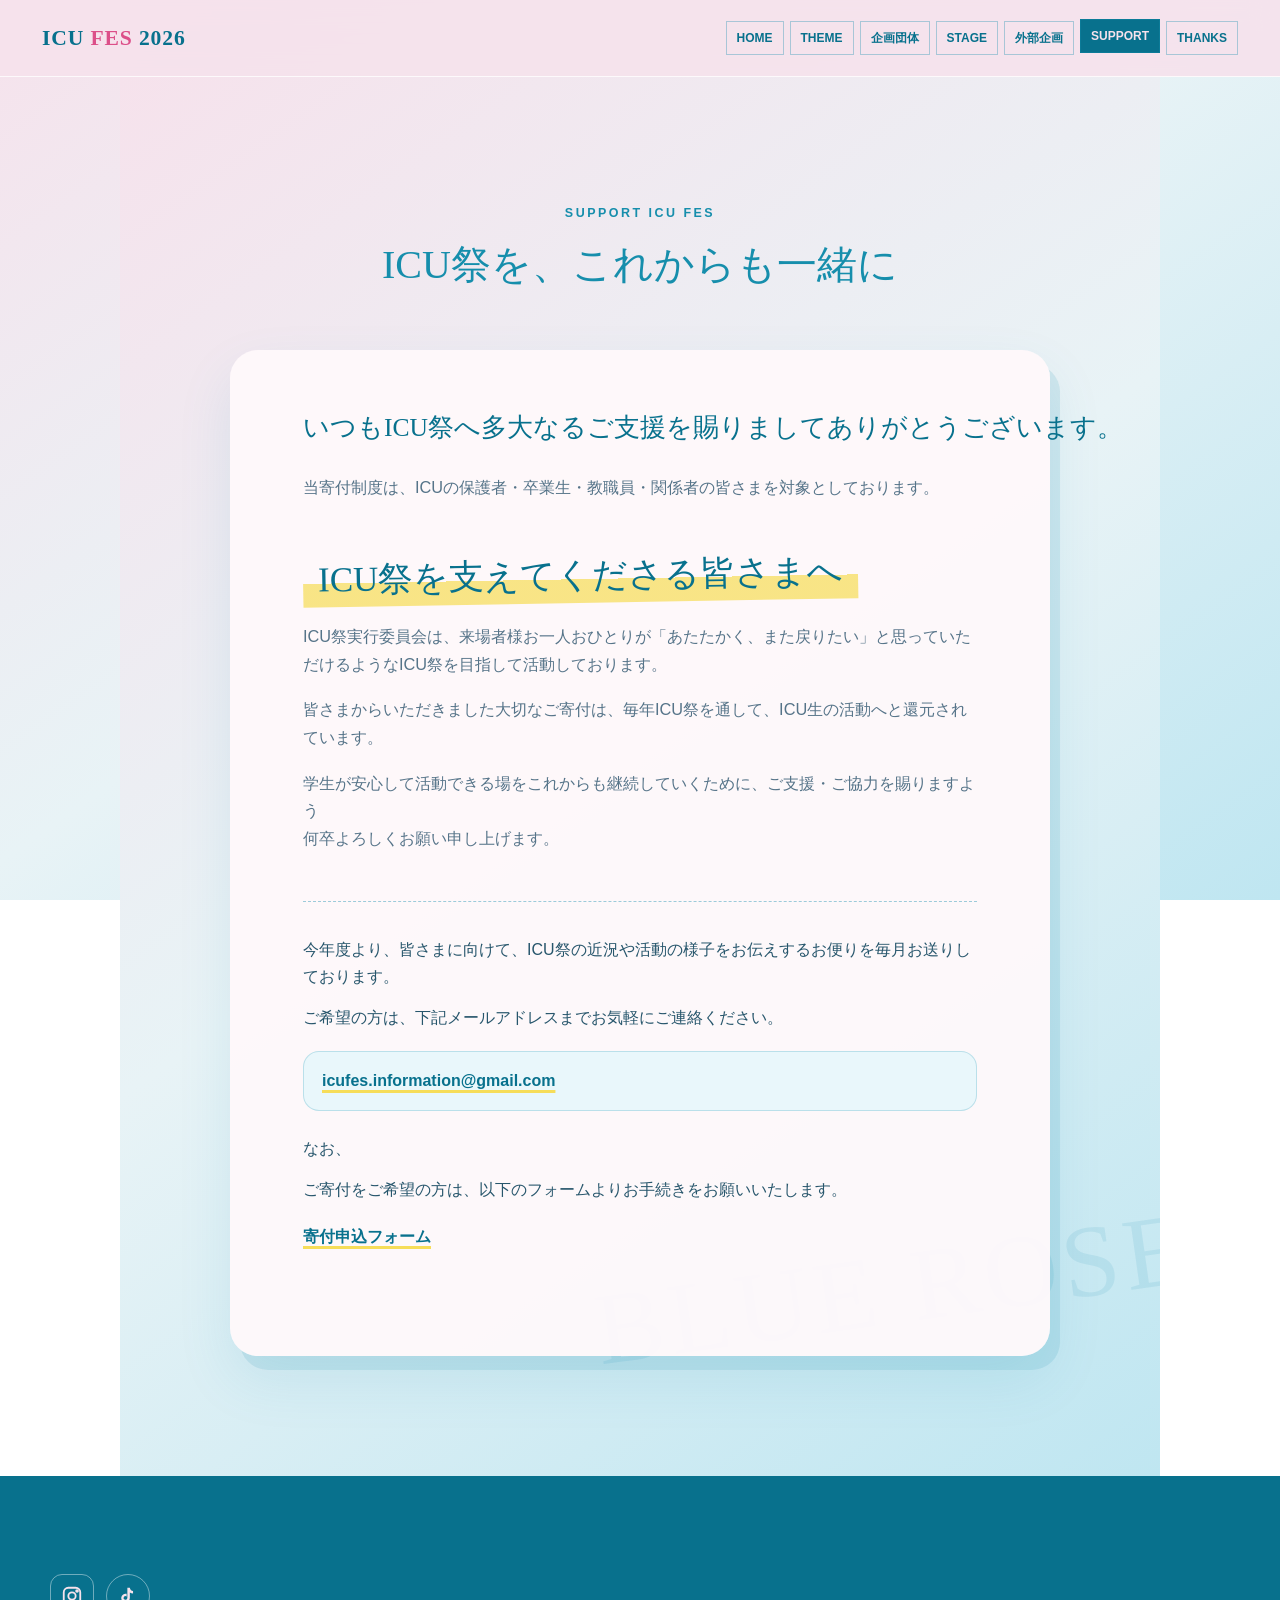
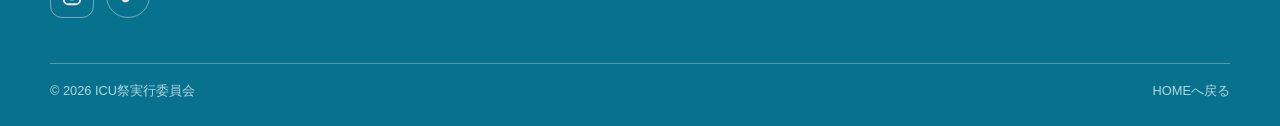
==== donation.html @ d813ca9c "first commit" ====
<!doctype html><html lang="ja"><head><meta charset="utf-8"><meta name="viewport" content="width=device-width,initial-scale=1"><title>ICU祭を、これからも一緒に | ICU FESTIVAL 2026</title><link rel="stylesheet" href="style.css"><link rel="stylesheet" href="donation.css"></head><body><header class="site-header"><div class="site-header__inner"><a class="site-logo" href="index.html">ICU <span>FES</span> 2026</a><nav class="site-nav"><a href="index.html">HOME</a><a href="theme.html">THEME</a><a href="groups.html">企画団体</a><a href="stage.html">STAGE</a><a href="external.html">外部企画</a><a href="donation.html" aria-current="page">支援</a><a href="thanks.html">THANKS</a></nav></div></header><main class="page-shell"><div class="section-heading"><div><p class="eyebrow">SUPPORT ICU FES</p><h1>ICU祭を、これからも一緒に</h1></div><p>ICU祭へのご支援について。</p></div><article class="card"><h2>いつもICU祭へ多大なるご支援を賜りましてありがとうございます。</h2><p>当寄付制度は、ICUの保護者・卒業生・教職員・関係者の皆さまを対象としております。</p><h2>ICU祭を支えてくださる皆さまへ</h2><p>ICU祭実行委員会は、来場者様お一人おひとりが「あたたかく、また戻りたい」と思っていただけるようなICU祭を目指して活動しております。</p><p>皆さまからいただきました大切なご寄付は、毎年ICU祭を通して、ICU生の活動へと還元されています。</p><p>学生が安心して活動できる場をこれからも継続していくために、ご支援・ご協力を賜りますよう<br>何卒よろしくお願い申し上げます。</p><section class="donation-letter"><h2>ICU祭を支えてくださる皆さまへ</h2><p>今年度より、皆さまに向けて、ICU祭の近況や活動の様子をお伝えするお便りを毎月お送りしております。</p><p>ご希望の方は、下記メールアドレスまでお気軽にご連絡ください。</p><p><a href="mailto:icufes.information@gmail.com">icufes.information@gmail.com</a></p><p>なお、</p><p>ご寄付をご希望の方は、以下のフォームよりお手続きをお願いいたします。</p><p><a href="https://docs.google.com/forms/d/e/1FAIpQLSfEdYpseYuuUCSPwvBVeRZj8alxif1YXGLli6E5Z9Wxjo-Kcw/viewform?usp=header" target="_blank" rel="noopener noreferrer">寄付申込フォーム</a></p></section><a class="button" href="mailto:icufes.information@gmail.com">お問い合わせ</a></article></main><footer class="site-footer"><div class="footer-bottom"><span>© 2026 ICU祭実行委員会</span><a href="index.html">HOMEへ戻る</a></div></footer><script src="social-links.js"></script></body></html>
---- style.css ----
@import url("global-layout.css");
:root{--paper:#f6e2ec;--paper-light:#fff9fb;--teal:#168eac;--teal-dark:#08718d;--yellow:#f6dd59;--rose:#dc4f89;--violet:#9a7ab4;--green:#98c97e;--ink:#27566c;--white:#fffdfb;--serif:Georgia,"Times New Roman",serif;--sans:"Avenir Next","Hiragino Kaku Gothic ProN","Yu Gothic",sans-serif}*{box-sizing:border-box}html{scroll-behavior:smooth}body{margin:0;color:var(--ink);background:var(--paper);font-family:var(--sans);line-height:1.7}a{color:inherit}.site-header{position:sticky;top:0;z-index:20;background:rgba(246,226,236,.92);border-bottom:1px solid rgba(255,255,255,.8);backdrop-filter:blur(14px)}.site-header__inner{display:flex;align-items:center;justify-content:space-between;gap:22px;max-width:1240px;min-height:76px;margin:0 auto;padding:12px 22px}.site-logo{color:var(--teal-dark);font-family:var(--serif);font-size:1.35rem;font-weight:700;letter-spacing:.04em;text-decoration:none;white-space:nowrap}.site-logo span{color:var(--rose)}.site-nav{display:flex;flex-wrap:wrap;justify-content:flex-end;gap:6px}.site-nav a{padding:6px 10px;border:1px solid rgba(22,142,172,.34);color:var(--teal-dark);font-size:.75rem;font-weight:700;text-decoration:none;transition:.2s ease}.site-nav a:hover,.site-nav a[aria-current="page"]{color:var(--paper);background:var(--teal-dark);transform:translateY(-2px)}.hero{position:relative;display:grid;min-height:calc(100vh - 76px);place-items:center;overflow:hidden;padding:80px 22px;background:var(--paper)}.hero::before{content:"ICU";position:absolute;top:8%;left:-5vw;color:var(--white);font-family:var(--serif);font-size:clamp(13rem,33vw,35rem);font-weight:700;line-height:.7;opacity:.95;transform:rotate(-9deg)}.hero::after{content:"FESTIVAL";position:absolute;right:-6vw;bottom:11%;color:var(--white);font-family:var(--serif);font-size:clamp(5rem,18vw,16rem);font-weight:700;line-height:.8;opacity:.9;transform:rotate(5deg)}.hero__content{position:relative;z-index:2;width:min(100%,1100px)}.hero__kicker{margin:0 0 13px;color:var(--teal);font-size:clamp(1rem,2vw,1.4rem);letter-spacing:.18em}.hero h1{margin:0;color:var(--teal);font-family:var(--serif);font-size:clamp(4rem,12vw,10.5rem);font-weight:400;line-height:.83;letter-spacing:.01em}.hero h1 em{color:var(--yellow);font-style:normal}.hero__copy{max-width:530px;margin:30px 0 0;color:var(--teal-dark)}.hero__dates{display:flex;align-items:end;gap:18px;margin-top:34px;color:var(--teal);font-family:var(--serif);font-size:clamp(2rem,5vw,4.5rem);font-style:italic;line-height:.8}.hero__dates small{font-family:var(--sans);font-size:.7rem;font-style:normal;letter-spacing:.15em}.hero__rose{position:absolute;z-index:1;right:12%;bottom:15%;width:min(33vw,360px);aspect-ratio:1;border-radius:50%;background:radial-gradient(ellipse at 50% 48%,#168eac 0 7%,transparent 8%),radial-gradient(ellipse at 35% 30%,#f7f1f3 0 17%,transparent 18%),radial-gradient(ellipse at 67% 29%,#7fcbd9 0 19%,transparent 20%),radial-gradient(ellipse at 29% 59%,#24a9bd 0 21%,transparent 22%),radial-gradient(ellipse at 72% 59%,#9ec5e0 0 22%,transparent 23%),radial-gradient(ellipse at 50% 78%,#1685a7 0 22%,transparent 23%),radial-gradient(ellipse at 50% 50%,#6bb8d1 0 39%,#efd8e7 40% 58%,transparent 59%);opacity:.9;transform:rotate(-18deg)}.line{position:absolute;width:130%;height:2px;background:var(--teal);opacity:.8}.line--one{top:18%;right:-30%;transform:rotate(17deg)}.line--two{bottom:18%;left:-20%;background:#ed3c82;transform:rotate(-12deg)}.line--three{top:40%;right:-22%;background:var(--violet);transform:rotate(-46deg)}.speckles{position:absolute;inset:0;pointer-events:none;background-image:radial-gradient(circle,var(--rose) 0 3px,transparent 4px),radial-gradient(circle,var(--green) 0 3px,transparent 4px),radial-gradient(circle,var(--yellow) 0 4px,transparent 5px);background-position:7% 28%,79% 24%,68% 68%;background-size:240px 210px,290px 260px,330px 300px;opacity:.75}.section{padding:82px 22px;background:var(--white)}.section--paper{background:var(--paper)}.content-width{max-width:1180px;margin:0 auto}.section-heading{display:flex;align-items:end;justify-content:space-between;gap:24px;margin-bottom:28px}.eyebrow{margin:0 0 8px;color:var(--teal);font-size:.78rem;font-weight:800;letter-spacing:.2em}h1,h2,h3{color:var(--teal-dark)}h1{margin:0;font-family:var(--serif);font-size:clamp(3rem,8vw,7rem);font-weight:400;line-height:.9}h2{margin:0 0 14px;font-family:var(--serif);font-size:clamp(1.9rem,3vw,3rem);font-weight:400;line-height:1.05}h3{margin:0 0 8px}p{margin:0 0 16px}.section-heading>p{max-width:460px;color:#567489}.info-board{display:grid;grid-template-columns:1fr 2fr;border:2px solid var(--teal);background:var(--white)}.info-board__label{padding:32px;color:var(--paper);background:var(--teal)}.info-board__label h2{color:var(--paper)}.info-board__label p{color:#d7f2f0}.info-list{margin:0;padding:10px 28px;list-style:none}.info-list li{display:grid;grid-template-columns:90px 1fr;gap:16px;padding:17px 0;border-bottom:1px solid #e7cbd9}.info-list li:last-child{border-bottom:0}.info-list time{color:var(--rose);font-size:.8rem;font-weight:800}.link-grid{display:grid;grid-template-columns:repeat(3,1fr);gap:16px}.link-card{padding:26px;border:1px solid #dfbfd0;background:var(--paper);box-shadow:8px 8px 0 rgba(22,142,172,.18);text-decoration:none;transition:.2s ease}.link-card:hover{background:var(--yellow);transform:translateY(-4px)}.link-card span{display:block;margin-top:32px;color:var(--teal);font-size:.75rem;font-weight:800;letter-spacing:.12em}.site-footer{padding:70px 22px 24px;color:var(--paper);background:var(--teal-dark)}.footer-grid{display:grid;grid-template-columns:1fr 1fr;gap:32px;max-width:1180px;margin:0 auto}.site-footer h2{color:var(--paper)}.site-footer p,.site-footer address{color:#d7f2f0;font-style:normal}.sponsor-grid{display:grid;grid-template-columns:repeat(3,1fr);gap:10px}.sponsor-grid a{display:grid;min-height:70px;place-items:center;border:1px solid rgba(255,255,255,.3);color:#d7f2f0;font-size:.8rem;text-decoration:none}.footer-bottom{display:flex;justify-content:space-between;max-width:1180px;margin:45px auto 0;padding-top:16px;border-top:1px solid rgba(255,255,255,.3);color:#b1d8dc;font-size:.8rem}.footer-bottom a{text-decoration:none}@media(max-width:760px){.site-header__inner{align-items:flex-start;flex-direction:column}.site-nav{justify-content:flex-start}.hero{min-height:720px;align-items:start;padding-top:100px}.hero h1{font-size:clamp(4rem,21vw,8rem)}.hero__rose{right:-50px;bottom:80px;width:260px}.hero::after{bottom:22%}.section-heading{align-items:start;flex-direction:column}.info-board,.footer-grid{grid-template-columns:1fr}.link-grid{grid-template-columns:1fr}.footer-bottom{align-items:flex-start;flex-direction:column}}
---- donation.css ----
.page-shell:has(.donation-letter) .section-heading h1{font-size:clamp(2.4rem,6vw,5.4rem);line-height:1.05}
.page-shell:has(.donation-letter) .section-heading h1{font-size:clamp(.95rem,2vw,1.8rem);line-height:1;white-space:nowrap}.page-shell:has(.donation-letter) .donation-letter h2{display:none}@media(max-width:760px){.page-shell:has(.donation-letter) .section-heading h1{font-size:clamp(.78rem,4vw,1.35rem)}}
.page-shell:has(.donation-letter)::before{display:none}.page-shell:has(.donation-letter) .section-heading h1{font-size:clamp(.45rem,.7vw,.7rem)}@media(max-width:760px){.page-shell:has(.donation-letter) .section-heading h1{font-size:clamp(.4rem,1.5vw,.58rem)}}
.page-shell:has(.donation-letter)::before{display:none!important}.page-shell:has(.donation-letter) .section-heading h1{font-size:40px!important;line-height:1!important;white-space:nowrap!important}@media(max-width:760px){.page-shell:has(.donation-letter) .section-heading h1{font-size:32px!important}}
.page-shell:has(.donation-letter)>.section-heading{display:block!important;text-align:center}.page-shell:has(.donation-letter)>.section-heading>p{display:none}.page-shell:has(.donation-letter)>.section-heading .eyebrow{text-align:center}
.page-shell:has(.donation-letter)>.card>.button{display:none}
.page-shell:has(.donation-letter)>.card>h2:first-child{max-width:none!important;font-size:clamp(1.05rem,3vw,2.1rem)!important;line-height:1.3!important;white-space:nowrap!important}.page-shell:has(.donation-letter)>.card>h2:nth-of-type(2){font-size:calc(clamp(1.5rem,2.5vw,2.1rem) + 3px)!important}@media(max-width:760px){.page-shell:has(.donation-letter)>.card>h2:first-child{font-size:1rem!important}.page-shell:has(.donation-letter)>.card>h2:nth-of-type(2){font-size:calc(1.5rem + 3px)!important}}
.page-shell:has(.donation-letter)>.card>h2:first-child{display:block!important;width:fit-content!important;max-width:100%!important;margin:0 auto 28px!important;text-align:center!important;white-space:normal!important;overflow-wrap:anywhere!important}
.page-shell:has(.donation-letter){position:relative;overflow:hidden}.page-shell:has(.donation-letter)::before{content:"✦";position:absolute;top:22px;right:8%;color:var(--yellow);font-size:5rem;line-height:1;transform:rotate(15deg)}.page-shell:has(.donation-letter)::after{content:"BLUE ROSE";position:absolute;right:-34px;bottom:100px;color:rgba(22,142,172,.1);font-family:var(--serif);font-size:clamp(3rem,8vw,7rem);letter-spacing:.05em;transform:rotate(-8deg);pointer-events:none}.page-shell:has(.donation-letter) .section-heading{position:relative;z-index:1}.page-shell:has(.donation-letter) .section-heading h1{color:var(--teal);font-size:clamp(3.5rem,8vw,7rem)}.page-shell:has(.donation-letter)>.card{position:relative;z-index:1;max-width:900px;margin:0 auto;padding:clamp(28px,5vw,58px);border:1px solid rgba(220,79,137,.28);border-radius:28px;background:rgba(255,249,251,.9);box-shadow:12px 14px 0 rgba(22,142,172,.12),0 24px 55px rgba(22,142,172,.12)}.page-shell:has(.donation-letter)>.card>h2:first-child{max-width:680px;color:var(--teal-dark);font-size:clamp(1.7rem,3vw,2.5rem);line-height:1.3}.page-shell:has(.donation-letter)>.card>h2:nth-of-type(2){display:inline-block;margin-top:18px;padding:8px 15px;color:var(--teal-dark);font-family:var(--serif);font-size:clamp(1.5rem,2.5vw,2.1rem);background:linear-gradient(transparent 55%,rgba(246,221,89,.72) 55%);transform:rotate(-1deg)}.page-shell:has(.donation-letter)>.card>p{max-width:760px;color:#567489;font-size:1.02rem}.donation-letter{margin:38px 0 28px;padding:30px 0 5px;border-top:1px dashed rgba(22,142,172,.42)}.donation-letter h2{color:var(--teal-dark);font-size:1.35rem}.donation-letter p{margin-bottom:14px}.donation-letter p:nth-of-type(3){margin:20px 0 24px;padding:15px 18px;border:1px solid rgba(22,142,172,.22);border-radius:16px;background:#e9f7fb}.donation-letter p:nth-of-type(6){margin-top:20px}.donation-letter a{color:var(--teal-dark);font-weight:700;text-decoration:underline;text-decoration-color:var(--yellow);text-decoration-thickness:3px;text-underline-offset:4px}.donation-letter a:hover{color:var(--rose)}.page-shell:has(.donation-letter)>.card>.button{border-radius:999px;padding:13px 25px;background:var(--rose);box-shadow:0 8px 0 rgba(154,122,180,.22);transition:transform .2s ease,box-shadow .2s ease}.page-shell:has(.donation-letter)>.card>.button:hover{background:var(--teal);box-shadow:0 4px 0 rgba(154,122,180,.22);transform:translateY(4px)}@media(max-width:760px){.page-shell:has(.donation-letter)::before{right:4%;font-size:3rem}.page-shell:has(.donation-letter)>.card{border-radius:22px;padding:26px 20px}.page-shell:has(.donation-letter)>.card>p{font-size:.96rem}.donation-letter{padding-top:24px}}
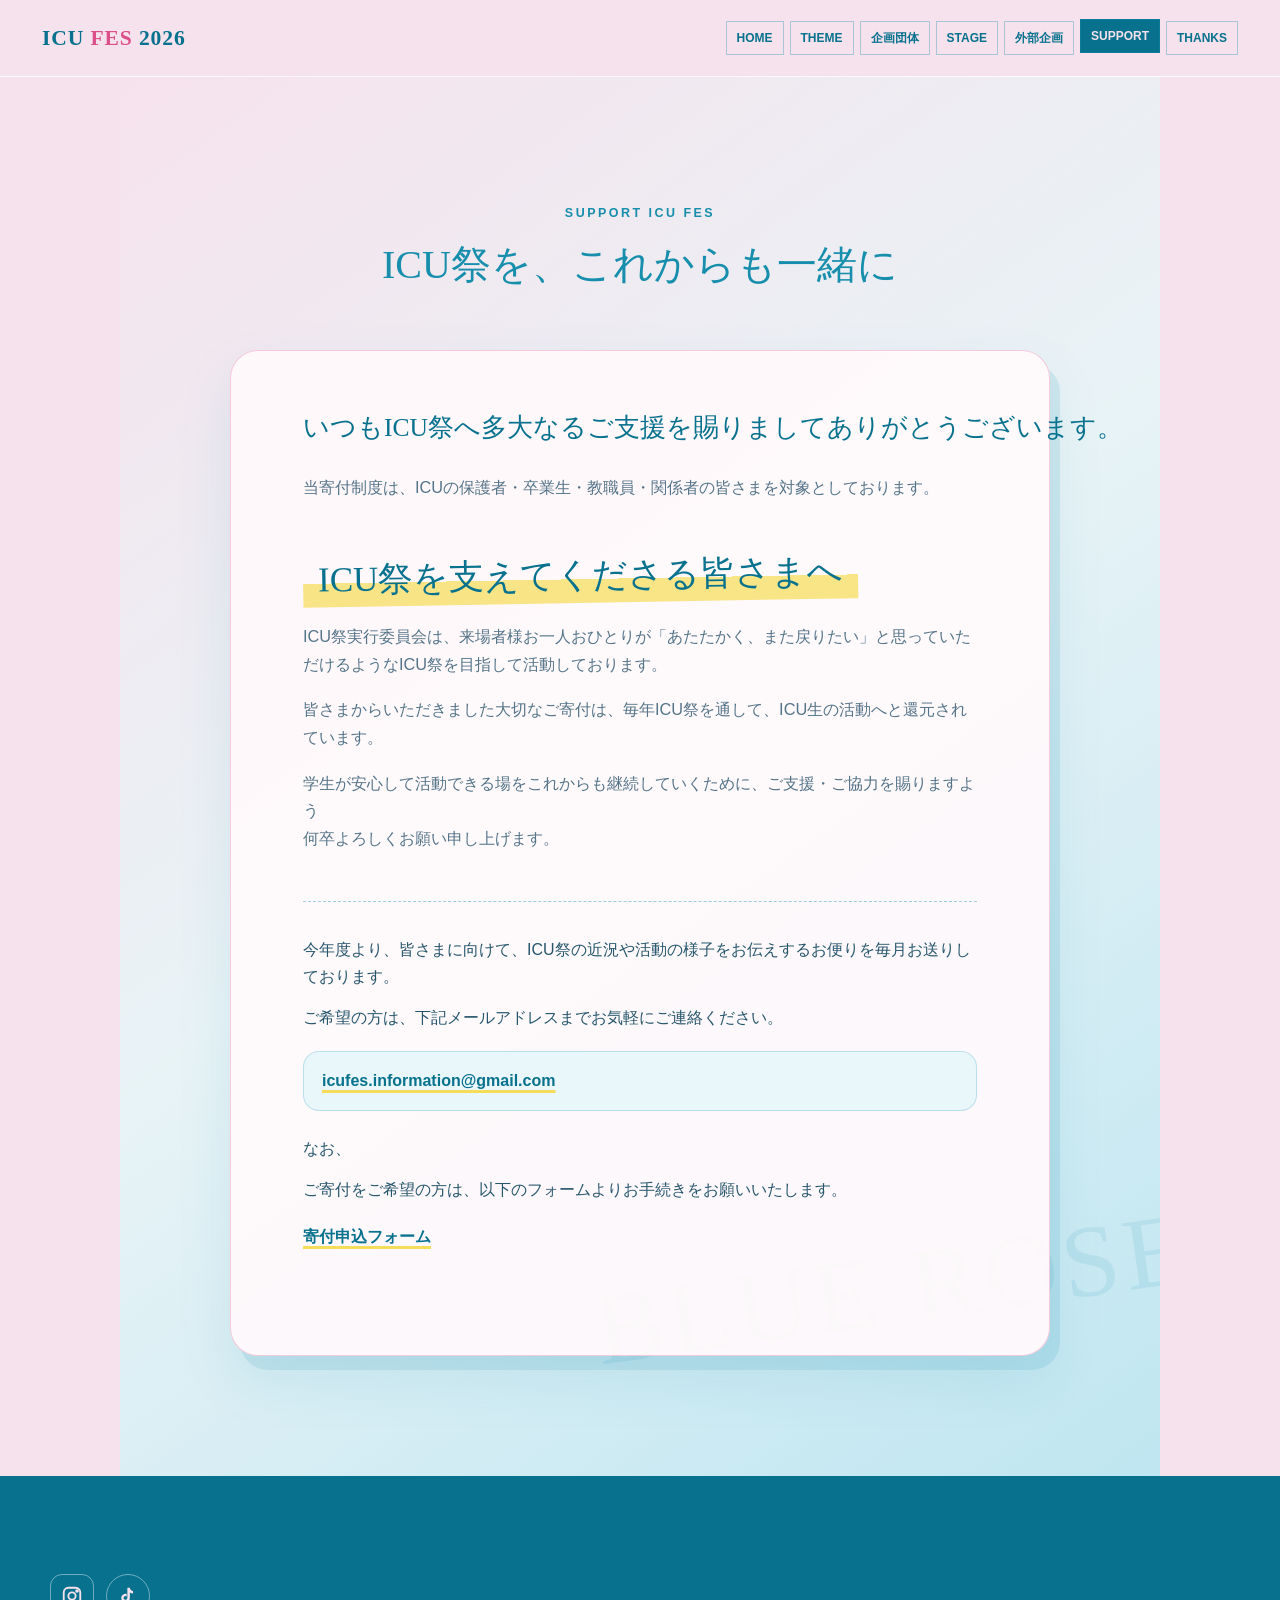
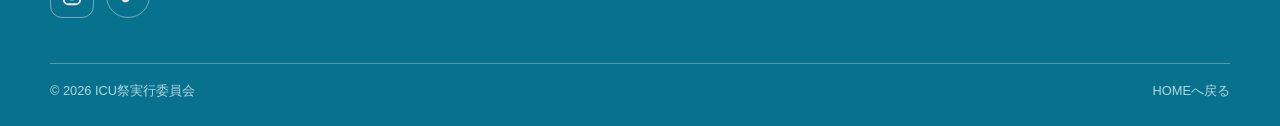
==== commit 08119c82: "update" ====
--- a/donation.html
+++ b/donation.html
@@ -1 +1 @@
-<!doctype html><html lang="ja"><head><meta charset="utf-8"><meta name="viewport" content="width=device-width,initial-scale=1"><title>ICU祭を、これからも一緒に | ICU FESTIVAL 2026</title><link rel="stylesheet" href="style.css"><link rel="stylesheet" href="donation.css"></head><body><header class="site-header"><div class="site-header__inner"><a class="site-logo" href="index.html">ICU <span>FES</span> 2026</a><nav class="site-nav"><a href="index.html">HOME</a><a href="theme.html">THEME</a><a href="groups.html">企画団体</a><a href="stage.html">STAGE</a><a href="external.html">外部企画</a><a href="donation.html" aria-current="page">支援</a><a href="thanks.html">THANKS</a></nav></div></header><main class="page-shell"><div class="section-heading"><div><p class="eyebrow">SUPPORT ICU FES</p><h1>ICU祭を、これからも一緒に</h1></div><p>ICU祭へのご支援について。</p></div><article class="card"><h2>いつもICU祭へ多大なるご支援を賜りましてありがとうございます。</h2><p>当寄付制度は、ICUの保護者・卒業生・教職員・関係者の皆さまを対象としております。</p><h2>ICU祭を支えてくださる皆さまへ</h2><p>ICU祭実行委員会は、来場者様お一人おひとりが「あたたかく、また戻りたい」と思っていただけるようなICU祭を目指して活動しております。</p><p>皆さまからいただきました大切なご寄付は、毎年ICU祭を通して、ICU生の活動へと還元されています。</p><p>学生が安心して活動できる場をこれからも継続していくために、ご支援・ご協力を賜りますよう<br>何卒よろしくお願い申し上げます。</p><section class="donation-letter"><h2>ICU祭を支えてくださる皆さまへ</h2><p>今年度より、皆さまに向けて、ICU祭の近況や活動の様子をお伝えするお便りを毎月お送りしております。</p><p>ご希望の方は、下記メールアドレスまでお気軽にご連絡ください。</p><p><a href="mailto:icufes.information@gmail.com">icufes.information@gmail.com</a></p><p>なお、</p><p>ご寄付をご希望の方は、以下のフォームよりお手続きをお願いいたします。</p><p><a href="https://docs.google.com/forms/d/e/1FAIpQLSfEdYpseYuuUCSPwvBVeRZj8alxif1YXGLli6E5Z9Wxjo-Kcw/viewform?usp=header" target="_blank" rel="noopener noreferrer">寄付申込フォーム</a></p></section><a class="button" href="mailto:icufes.information@gmail.com">お問い合わせ</a></article></main><footer class="site-footer"><div class="footer-bottom"><span>© 2026 ICU祭実行委員会</span><a href="index.html">HOMEへ戻る</a></div></footer><script src="social-links.js"></script></body></html>
+<!doctype html><html lang="ja"><head><meta charset="utf-8"><meta name="viewport" content="width=device-width,initial-scale=1"><title>ICU祭を、これからも一緒に | ICU FESTIVAL 2026</title><link rel="stylesheet" href="style.css"><link rel="stylesheet" href="donation.css"><link rel="stylesheet" href="donation-mobile.css"></head><body><header class="site-header"><div class="site-header__inner"><a class="site-logo" href="index.html">ICU <span>FES</span> 2026</a><nav class="site-nav"><a href="index.html">HOME</a><a href="theme.html">THEME</a><a href="groups.html">企画団体</a><a href="stage.html">STAGE</a><a href="external.html">外部企画</a><a href="donation.html" aria-current="page">支援</a><a href="thanks.html">THANKS</a></nav></div></header><main class="page-shell"><div class="section-heading"><div><p class="eyebrow">SUPPORT ICU FES</p><h1>ICU祭を、これからも一緒に</h1></div><p>ICU祭へのご支援について。</p></div><article class="card"><h2>いつもICU祭へ多大なるご支援を賜りましてありがとうございます。</h2><p>当寄付制度は、ICUの保護者・卒業生・教職員・関係者の皆さまを対象としております。</p><h2>ICU祭を支えてくださる皆さまへ</h2><p>ICU祭実行委員会は、来場者様お一人おひとりが「あたたかく、また戻りたい」と思っていただけるようなICU祭を目指して活動しております。</p><p>皆さまからいただきました大切なご寄付は、毎年ICU祭を通して、ICU生の活動へと還元されています。</p><p>学生が安心して活動できる場をこれからも継続していくために、ご支援・ご協力を賜りますよう<br>何卒よろしくお願い申し上げます。</p><section class="donation-letter"><h2>ICU祭を支えてくださる皆さまへ</h2><p>今年度より、皆さまに向けて、ICU祭の近況や活動の様子をお伝えするお便りを毎月お送りしております。</p><p>ご希望の方は、下記メールアドレスまでお気軽にご連絡ください。</p><p><a href="mailto:icufes.information@gmail.com">icufes.information@gmail.com</a></p><p>なお、</p><p>ご寄付をご希望の方は、以下のフォームよりお手続きをお願いいたします。</p><p><a href="https://docs.google.com/forms/d/e/1FAIpQLSfEdYpseYuuUCSPwvBVeRZj8alxif1YXGLli6E5Z9Wxjo-Kcw/viewform?usp=header" target="_blank" rel="noopener noreferrer">寄付申込フォーム</a></p></section><a class="button" href="mailto:icufes.information@gmail.com">お問い合わせ</a></article></main><footer class="site-footer"><div class="footer-bottom"><span>© 2026 ICU祭実行委員会</span><a href="index.html">HOMEへ戻る</a></div></footer><script src="social-links.js"></script><script src="donation-mobile.js"></script></body></html>
--- a/style.css
+++ b/style.css
@@ -1,2 +1,59 @@
+main.page-shell:has(.info-board) > .section-heading > p,
+main.page-shell:has(.info-board) > .info-board,
+main.page-shell:has(.link-grid):not(.thanks-page) > .section-heading > p,
+main.page-shell:has(.link-grid):not(.thanks-page) > .link-grid,
+main.page-shell.thanks-page > .section-heading > p,
+main.page-shell.thanks-page > .link-grid {
+	display: none;
+}
+
+main.page-shell:has(.info-board)::after {
+	content: "STAGE\A\Aステージ情報は準備中です\A詳細が決まり次第、こちらでお知らせします。";
+	white-space: pre-wrap;
+}
+
+main.page-shell:has(.link-grid):not(.thanks-page)::after {
+	content: "GUEST PROJECTS\A\A外部企画は準備中です\A詳細が決まり次第、こちらでお知らせします。";
+	white-space: pre-wrap;
+}
+
+main.page-shell.thanks-page::after {
+	content: "SPECIAL THANKS\A\ATHANKSページは準備中です\A公開までしばらくお待ちください。";
+	white-space: pre-wrap;
+}
+
+.sponsor-grid a {
+	display: block;
+	padding: 8px;
+	background: #fff;
+}
+
+.sponsor-grid img {
+	display: block;
+	width: 100%;
+	height: auto;
+	transition: transform .2s ease;
+}
+
+.sponsor-grid a:hover img {
+	transform: scale(1.03);
+}
+
+
+main.page-shell:has(.info-board)::after,
+main.page-shell:has(.link-grid):not(.thanks-page)::after,
+main.page-shell.thanks-page::after {
+	display: block;
+	margin-top: 24px;
+	padding: 56px 32px;
+	border: 1px solid rgba(22, 142, 172, .24);
+	background: rgba(255, 253, 251, .86);
+	color: var(--teal-dark);
+	font-family: var(--serif);
+	font-size: clamp(1.25rem, 3vw, 2rem);
+	line-height: 1.8;
+	text-align: center;
+	box-shadow: 8px 8px 0 rgba(220, 79, 137, .12);
+}
 @import url("global-layout.css");
 :root{--paper:#f6e2ec;--paper-light:#fff9fb;--teal:#168eac;--teal-dark:#08718d;--yellow:#f6dd59;--rose:#dc4f89;--violet:#9a7ab4;--green:#98c97e;--ink:#27566c;--white:#fffdfb;--serif:Georgia,"Times New Roman",serif;--sans:"Avenir Next","Hiragino Kaku Gothic ProN","Yu Gothic",sans-serif}*{box-sizing:border-box}html{scroll-behavior:smooth}body{margin:0;color:var(--ink);background:var(--paper);font-family:var(--sans);line-height:1.7}a{color:inherit}.site-header{position:sticky;top:0;z-index:20;background:rgba(246,226,236,.92);border-bottom:1px solid rgba(255,255,255,.8);backdrop-filter:blur(14px)}.site-header__inner{display:flex;align-items:center;justify-content:space-between;gap:22px;max-width:1240px;min-height:76px;margin:0 auto;padding:12px 22px}.site-logo{color:var(--teal-dark);font-family:var(--serif);font-size:1.35rem;font-weight:700;letter-spacing:.04em;text-decoration:none;white-space:nowrap}.site-logo span{color:var(--rose)}.site-nav{display:flex;flex-wrap:wrap;justify-content:flex-end;gap:6px}.site-nav a{padding:6px 10px;border:1px solid rgba(22,142,172,.34);color:var(--teal-dark);font-size:.75rem;font-weight:700;text-decoration:none;transition:.2s ease}.site-nav a:hover,.site-nav a[aria-current="page"]{color:var(--paper);background:var(--teal-dark);transform:translateY(-2px)}.hero{position:relative;display:grid;min-height:calc(100vh - 76px);place-items:center;overflow:hidden;padding:80px 22px;background:var(--paper)}.hero::before{content:"ICU";position:absolute;top:8%;left:-5vw;color:var(--white);font-family:var(--serif);font-size:clamp(13rem,33vw,35rem);font-weight:700;line-height:.7;opacity:.95;transform:rotate(-9deg)}.hero::after{content:"FESTIVAL";position:absolute;right:-6vw;bottom:11%;color:var(--white);font-family:var(--serif);font-size:clamp(5rem,18vw,16rem);font-weight:700;line-height:.8;opacity:.9;transform:rotate(5deg)}.hero__content{position:relative;z-index:2;width:min(100%,1100px)}.hero__kicker{margin:0 0 13px;color:var(--teal);font-size:clamp(1rem,2vw,1.4rem);letter-spacing:.18em}.hero h1{margin:0;color:var(--teal);font-family:var(--serif);font-size:clamp(4rem,12vw,10.5rem);font-weight:400;line-height:.83;letter-spacing:.01em}.hero h1 em{color:var(--yellow);font-style:normal}.hero__copy{max-width:530px;margin:30px 0 0;color:var(--teal-dark)}.hero__dates{display:flex;align-items:end;gap:18px;margin-top:34px;color:var(--teal);font-family:var(--serif);font-size:clamp(2rem,5vw,4.5rem);font-style:italic;line-height:.8}.hero__dates small{font-family:var(--sans);font-size:.7rem;font-style:normal;letter-spacing:.15em}.hero__rose{position:absolute;z-index:1;right:12%;bottom:15%;width:min(33vw,360px);aspect-ratio:1;border-radius:50%;background:radial-gradient(ellipse at 50% 48%,#168eac 0 7%,transparent 8%),radial-gradient(ellipse at 35% 30%,#f7f1f3 0 17%,transparent 18%),radial-gradient(ellipse at 67% 29%,#7fcbd9 0 19%,transparent 20%),radial-gradient(ellipse at 29% 59%,#24a9bd 0 21%,transparent 22%),radial-gradient(ellipse at 72% 59%,#9ec5e0 0 22%,transparent 23%),radial-gradient(ellipse at 50% 78%,#1685a7 0 22%,transparent 23%),radial-gradient(ellipse at 50% 50%,#6bb8d1 0 39%,#efd8e7 40% 58%,transparent 59%);opacity:.9;transform:rotate(-18deg)}.line{position:absolute;width:130%;height:2px;background:var(--teal);opacity:.8}.line--one{top:18%;right:-30%;transform:rotate(17deg)}.line--two{bottom:18%;left:-20%;background:#ed3c82;transform:rotate(-12deg)}.line--three{top:40%;right:-22%;background:var(--violet);transform:rotate(-46deg)}.speckles{position:absolute;inset:0;pointer-events:none;background-image:radial-gradient(circle,var(--rose) 0 3px,transparent 4px),radial-gradient(circle,var(--green) 0 3px,transparent 4px),radial-gradient(circle,var(--yellow) 0 4px,transparent 5px);background-position:7% 28%,79% 24%,68% 68%;background-size:240px 210px,290px 260px,330px 300px;opacity:.75}.section{padding:82px 22px;background:var(--white)}.section--paper{background:var(--paper)}.content-width{max-width:1180px;margin:0 auto}.section-heading{display:flex;align-items:end;justify-content:space-between;gap:24px;margin-bottom:28px}.eyebrow{margin:0 0 8px;color:var(--teal);font-size:.78rem;font-weight:800;letter-spacing:.2em}h1,h2,h3{color:var(--teal-dark)}h1{margin:0;font-family:var(--serif);font-size:clamp(3rem,8vw,7rem);font-weight:400;line-height:.9}h2{margin:0 0 14px;font-family:var(--serif);font-size:clamp(1.9rem,3vw,3rem);font-weight:400;line-height:1.05}h3{margin:0 0 8px}p{margin:0 0 16px}.section-heading>p{max-width:460px;color:#567489}.info-board{display:grid;grid-template-columns:1fr 2fr;border:2px solid var(--teal);background:var(--white)}.info-board__label{padding:32px;color:var(--paper);background:var(--teal)}.info-board__label h2{color:var(--paper)}.info-board__label p{color:#d7f2f0}.info-list{margin:0;padding:10px 28px;list-style:none}.info-list li{display:grid;grid-template-columns:90px 1fr;gap:16px;padding:17px 0;border-bottom:1px solid #e7cbd9}.info-list li:last-child{border-bottom:0}.info-list time{color:var(--rose);font-size:.8rem;font-weight:800}.link-grid{display:grid;grid-template-columns:repeat(3,1fr);gap:16px}.link-card{padding:26px;border:1px solid #dfbfd0;background:var(--paper);box-shadow:8px 8px 0 rgba(22,142,172,.18);text-decoration:none;transition:.2s ease}.link-card:hover{background:var(--yellow);transform:translateY(-4px)}.link-card span{display:block;margin-top:32px;color:var(--teal);font-size:.75rem;font-weight:800;letter-spacing:.12em}.site-footer{padding:70px 22px 24px;color:var(--paper);background:var(--teal-dark)}.footer-grid{display:grid;grid-template-columns:1fr 1fr;gap:32px;max-width:1180px;margin:0 auto}.site-footer h2{color:var(--paper)}.site-footer p,.site-footer address{color:#d7f2f0;font-style:normal}.sponsor-grid{display:grid;grid-template-columns:repeat(3,1fr);gap:10px}.sponsor-grid a{display:grid;min-height:70px;place-items:center;border:1px solid rgba(255,255,255,.3);color:#d7f2f0;font-size:.8rem;text-decoration:none}.footer-bottom{display:flex;justify-content:space-between;max-width:1180px;margin:45px auto 0;padding-top:16px;border-top:1px solid rgba(255,255,255,.3);color:#b1d8dc;font-size:.8rem}.footer-bottom a{text-decoration:none}@media(max-width:760px){.site-header__inner{align-items:flex-start;flex-direction:column}.site-nav{justify-content:flex-start}.hero{min-height:720px;align-items:start;padding-top:100px}.hero h1{font-size:clamp(4rem,21vw,8rem)}.hero__rose{right:-50px;bottom:80px;width:260px}.hero::after{bottom:22%}.section-heading{align-items:start;flex-direction:column}.info-board,.footer-grid{grid-template-columns:1fr}.link-grid{grid-template-columns:1fr}.footer-bottom{align-items:flex-start;flex-direction:column}}
--- a/donation.css
+++ b/donation.css
@@ -1,3 +1,67 @@
+.page-shell:has(.donation-letter) {
+	overflow-x: hidden;
+}
+
+@media (max-width: 760px) {
+	.page-shell:has(.donation-letter) {
+		width: min(100% - 28px, 1040px);
+		padding: 88px 0 84px;
+	}
+
+	.page-shell:has(.donation-letter) > .section-heading h1 {
+		max-width: 100%;
+		font-size: clamp(1.8rem, 8vw, 2.4rem) !important;
+		line-height: 1.3 !important;
+		white-space: normal !important;
+		overflow-wrap: anywhere;
+	}
+
+	.page-shell:has(.donation-letter) > .card {
+		width: 100%;
+		max-width: 100%;
+		padding: 24px 20px !important;
+	}
+
+	.page-shell:has(.donation-letter) > .card > h2:first-child {
+		max-width: 100% !important;
+		margin-bottom: 20px !important;
+		font-size: 1.08rem !important;
+		line-height: 1.55 !important;
+		white-space: normal !important;
+		overflow-wrap: anywhere;
+	}
+
+	.page-shell:has(.donation-letter) > .card h2,
+	.page-shell:has(.donation-letter) > .card p {
+		max-width: 100%;
+		overflow-wrap: anywhere;
+		word-break: normal;
+	}
+
+	.page-shell:has(.donation-letter) > .card p {
+		line-height: 1.8;
+	}
+}
+
+/* Final mobile overrides for the SUPPORT page. */
+@media (max-width: 760px) {
+	.page-shell:has(.donation-letter) > .section-heading h1 {
+		max-width: 100% !important;
+		font-size: 2rem !important;
+		line-height: 1.35 !important;
+		white-space: normal !important;
+		overflow-wrap: anywhere !important;
+	}
+
+	.page-shell:has(.donation-letter) > .card > h2:first-child {
+		width: 100% !important;
+		max-width: 100% !important;
+		font-size: 1.08rem !important;
+		line-height: 1.55 !important;
+		white-space: normal !important;
+		overflow-wrap: anywhere !important;
+	}
+}
 .page-shell:has(.donation-letter) .section-heading h1{font-size:clamp(2.4rem,6vw,5.4rem);line-height:1.05}
 .page-shell:has(.donation-letter) .section-heading h1{font-size:clamp(.95rem,2vw,1.8rem);line-height:1;white-space:nowrap}.page-shell:has(.donation-letter) .donation-letter h2{display:none}@media(max-width:760px){.page-shell:has(.donation-letter) .section-heading h1{font-size:clamp(.78rem,4vw,1.35rem)}}
 .page-shell:has(.donation-letter)::before{display:none}.page-shell:has(.donation-letter) .section-heading h1{font-size:clamp(.45rem,.7vw,.7rem)}@media(max-width:760px){.page-shell:has(.donation-letter) .section-heading h1{font-size:clamp(.4rem,1.5vw,.58rem)}}
--- a/donation-mobile.css
+++ b/donation-mobile.css
@@ -0,0 +1,53 @@
+@media (max-width: 760px) {
+  main.page-shell:has(.donation-letter) > .section-heading h1 {
+    max-width: 100% !important;
+    font-size: 2rem !important;
+    line-height: 1.35 !important;
+    white-space: normal !important;
+    overflow-wrap: anywhere !important;
+  }
+
+  main.page-shell:has(.donation-letter) > .card > h2:first-child {
+    width: 100% !important;
+    max-width: 100% !important;
+    font-size: 1.08rem !important;
+    line-height: 1.55 !important;
+    white-space: normal !important;
+    overflow-wrap: anywhere !important;
+  }
+
+  main.page-shell:has(.donation-letter) > .card {
+    width: 100%;
+    max-width: 100%;
+    padding: 24px 20px !important;
+  }
+
+  main.page-shell:has(.donation-letter) > .card h2,
+  main.page-shell:has(.donation-letter) > .card p {
+    max-width: 100%;
+    overflow-wrap: anywhere;
+  }
+
+  main.page-shell:has(.donation-letter) > .card p {
+    line-height: 1.8;
+  }
+
+  main.page-shell:has(.donation-letter) > .section-heading h1 {
+    width: 100%;
+    margin-left: auto;
+    margin-right: auto;
+  }
+
+  main.page-shell:has(.donation-letter) > .card > h2:nth-of-type(2) {
+    display: block !important;
+    width: max-content;
+    max-width: 100%;
+    margin-left: auto;
+    margin-right: auto;
+    padding-left: 0;
+    padding-right: 0;
+    font-size: 1rem !important;
+    line-height: 1.5 !important;
+    white-space: nowrap !important;
+  }
+}
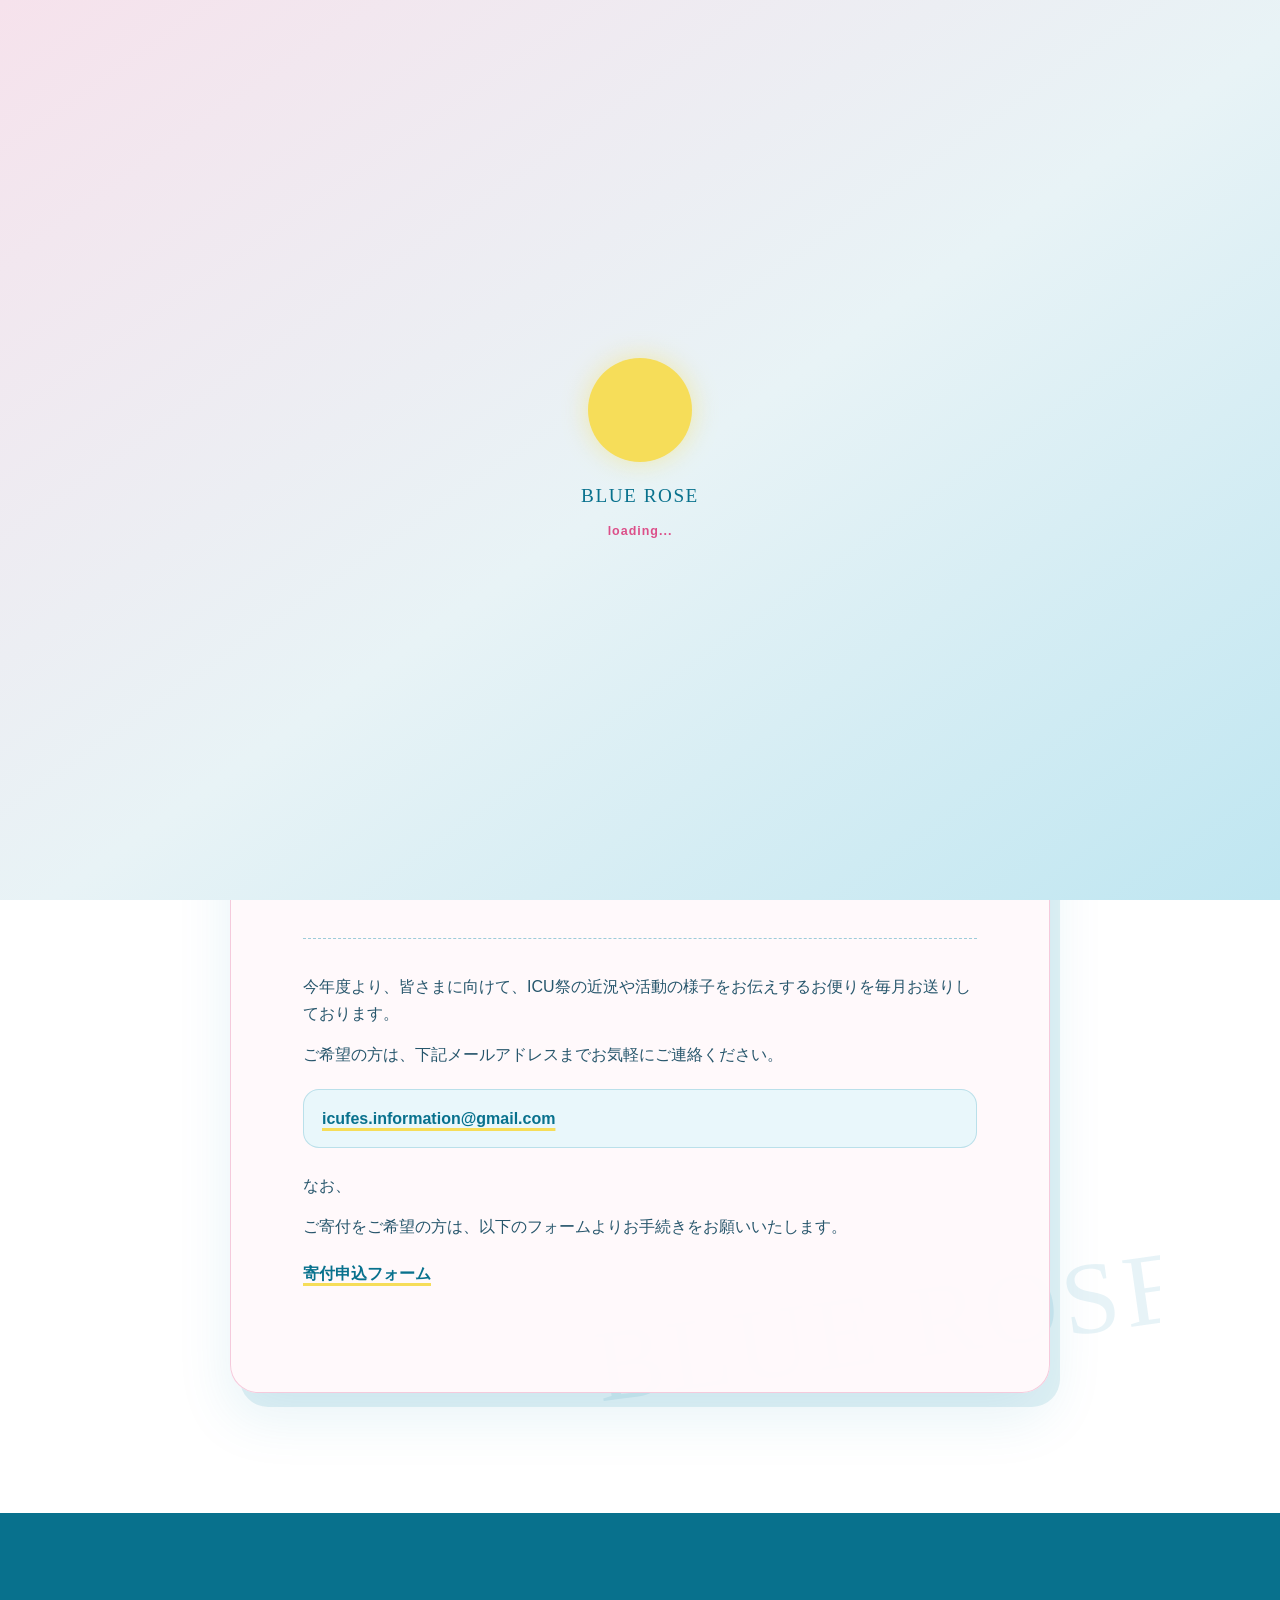
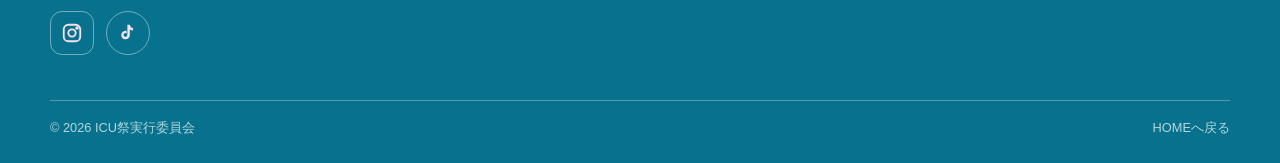
==== commit 0c68aefa: "update" ====
--- a/donation.html
+++ b/donation.html
@@ -1 +1 @@
-<!doctype html><html lang="ja"><head><meta charset="utf-8"><meta name="viewport" content="width=device-width,initial-scale=1"><title>ICU祭を、これからも一緒に | ICU FESTIVAL 2026</title><link rel="stylesheet" href="style.css"><link rel="stylesheet" href="donation.css"><link rel="stylesheet" href="donation-mobile.css"></head><body><header class="site-header"><div class="site-header__inner"><a class="site-logo" href="index.html">ICU <span>FES</span> 2026</a><nav class="site-nav"><a href="index.html">HOME</a><a href="theme.html">THEME</a><a href="groups.html">企画団体</a><a href="stage.html">STAGE</a><a href="external.html">外部企画</a><a href="donation.html" aria-current="page">支援</a><a href="thanks.html">THANKS</a></nav></div></header><main class="page-shell"><div class="section-heading"><div><p class="eyebrow">SUPPORT ICU FES</p><h1>ICU祭を、これからも一緒に</h1></div><p>ICU祭へのご支援について。</p></div><article class="card"><h2>いつもICU祭へ多大なるご支援を賜りましてありがとうございます。</h2><p>当寄付制度は、ICUの保護者・卒業生・教職員・関係者の皆さまを対象としております。</p><h2>ICU祭を支えてくださる皆さまへ</h2><p>ICU祭実行委員会は、来場者様お一人おひとりが「あたたかく、また戻りたい」と思っていただけるようなICU祭を目指して活動しております。</p><p>皆さまからいただきました大切なご寄付は、毎年ICU祭を通して、ICU生の活動へと還元されています。</p><p>学生が安心して活動できる場をこれからも継続していくために、ご支援・ご協力を賜りますよう<br>何卒よろしくお願い申し上げます。</p><section class="donation-letter"><h2>ICU祭を支えてくださる皆さまへ</h2><p>今年度より、皆さまに向けて、ICU祭の近況や活動の様子をお伝えするお便りを毎月お送りしております。</p><p>ご希望の方は、下記メールアドレスまでお気軽にご連絡ください。</p><p><a href="mailto:icufes.information@gmail.com">icufes.information@gmail.com</a></p><p>なお、</p><p>ご寄付をご希望の方は、以下のフォームよりお手続きをお願いいたします。</p><p><a href="https://docs.google.com/forms/d/e/1FAIpQLSfEdYpseYuuUCSPwvBVeRZj8alxif1YXGLli6E5Z9Wxjo-Kcw/viewform?usp=header" target="_blank" rel="noopener noreferrer">寄付申込フォーム</a></p></section><a class="button" href="mailto:icufes.information@gmail.com">お問い合わせ</a></article></main><footer class="site-footer"><div class="footer-bottom"><span>© 2026 ICU祭実行委員会</span><a href="index.html">HOMEへ戻る</a></div></footer><script src="social-links.js"></script><script src="donation-mobile.js"></script></body></html>+<!doctype html><html lang="ja"><head><meta charset="utf-8"><meta name="viewport" content="width=device-width,initial-scale=1"><title>ICU祭を、これからも一緒に | ICU FESTIVAL 2026</title><link rel="stylesheet" href="style.css"><link rel="stylesheet" href="donation.css"><link rel="stylesheet" href="donation-mobile.css"></head><body><header class="site-header"><div class="site-header__inner"><a class="site-logo" href="index.html">ICU <span>FES</span> 2026</a><nav class="site-nav"><a href="index.html">HOME</a><a href="theme.html">THEME</a><a href="groups.html">企画団体</a><a href="stage.html">STAGE</a><a href="external.html">他学祭情報</a><a href="donation.html" aria-current="page">支援</a><a href="thanks.html">THANKS</a></nav></div></header><main class="page-shell"><div class="section-heading"><div><p class="eyebrow">SUPPORT ICU FES</p><h1>ICU祭を、これからも一緒に</h1></div><p>ICU祭へのご支援について。</p></div><article class="card"><h2>いつもICU祭へ多大なるご支援を賜りましてありがとうございます。</h2><p>当寄付制度は、ICUの保護者・卒業生・教職員・関係者の皆さまを対象としております。</p><h2>ICU祭を支えてくださる皆さまへ</h2><p>ICU祭実行委員会は、来場者様お一人おひとりが「あたたかく、また戻りたい」と思っていただけるようなICU祭を目指して活動しております。</p><p>皆さまからいただきました大切なご寄付は、毎年ICU祭を通して、ICU生の活動へと還元されています。</p><p>学生が安心して活動できる場をこれからも継続していくために、ご支援・ご協力を賜りますよう<br>何卒よろしくお願い申し上げます。</p><section class="donation-letter"><h2>ICU祭を支えてくださる皆さまへ</h2><p>今年度より、皆さまに向けて、ICU祭の近況や活動の様子をお伝えするお便りを毎月お送りしております。</p><p>ご希望の方は、下記メールアドレスまでお気軽にご連絡ください。</p><p><a href="mailto:icufes.information@gmail.com">icufes.information@gmail.com</a></p><p>なお、</p><p>ご寄付をご希望の方は、以下のフォームよりお手続きをお願いいたします。</p><p><a href="https://docs.google.com/forms/d/e/1FAIpQLSfEdYpseYuuUCSPwvBVeRZj8alxif1YXGLli6E5Z9Wxjo-Kcw/viewform?usp=header" target="_blank" rel="noopener noreferrer">寄付申込フォーム</a></p></section><a class="button" href="mailto:icufes.information@gmail.com">お問い合わせ</a></article></main><footer class="site-footer"><div class="footer-bottom"><span>© 2026 ICU祭実行委員会</span><a href="index.html">HOMEへ戻る</a></div></footer><script src="social-links.js"></script><script src="donation-mobile.js"></script></body></html>
--- a/donation.css
+++ b/donation.css
@@ -70,4 +70,5 @@
 .page-shell:has(.donation-letter)>.card>.button{display:none}
 .page-shell:has(.donation-letter)>.card>h2:first-child{max-width:none!important;font-size:clamp(1.05rem,3vw,2.1rem)!important;line-height:1.3!important;white-space:nowrap!important}.page-shell:has(.donation-letter)>.card>h2:nth-of-type(2){font-size:calc(clamp(1.5rem,2.5vw,2.1rem) + 3px)!important}@media(max-width:760px){.page-shell:has(.donation-letter)>.card>h2:first-child{font-size:1rem!important}.page-shell:has(.donation-letter)>.card>h2:nth-of-type(2){font-size:calc(1.5rem + 3px)!important}}
 .page-shell:has(.donation-letter)>.card>h2:first-child{display:block!important;width:fit-content!important;max-width:100%!important;margin:0 auto 28px!important;text-align:center!important;white-space:normal!important;overflow-wrap:anywhere!important}
+.page-shell:has(.donation-letter)>.card>h2:first-child{width:100%!important;white-space:normal!important;overflow-wrap:anywhere!important}
 .page-shell:has(.donation-letter){position:relative;overflow:hidden}.page-shell:has(.donation-letter)::before{content:"✦";position:absolute;top:22px;right:8%;color:var(--yellow);font-size:5rem;line-height:1;transform:rotate(15deg)}.page-shell:has(.donation-letter)::after{content:"BLUE ROSE";position:absolute;right:-34px;bottom:100px;color:rgba(22,142,172,.1);font-family:var(--serif);font-size:clamp(3rem,8vw,7rem);letter-spacing:.05em;transform:rotate(-8deg);pointer-events:none}.page-shell:has(.donation-letter) .section-heading{position:relative;z-index:1}.page-shell:has(.donation-letter) .section-heading h1{color:var(--teal);font-size:clamp(3.5rem,8vw,7rem)}.page-shell:has(.donation-letter)>.card{position:relative;z-index:1;max-width:900px;margin:0 auto;padding:clamp(28px,5vw,58px);border:1px solid rgba(220,79,137,.28);border-radius:28px;background:rgba(255,249,251,.9);box-shadow:12px 14px 0 rgba(22,142,172,.12),0 24px 55px rgba(22,142,172,.12)}.page-shell:has(.donation-letter)>.card>h2:first-child{max-width:680px;color:var(--teal-dark);font-size:clamp(1.7rem,3vw,2.5rem);line-height:1.3}.page-shell:has(.donation-letter)>.card>h2:nth-of-type(2){display:inline-block;margin-top:18px;padding:8px 15px;color:var(--teal-dark);font-family:var(--serif);font-size:clamp(1.5rem,2.5vw,2.1rem);background:linear-gradient(transparent 55%,rgba(246,221,89,.72) 55%);transform:rotate(-1deg)}.page-shell:has(.donation-letter)>.card>p{max-width:760px;color:#567489;font-size:1.02rem}.donation-letter{margin:38px 0 28px;padding:30px 0 5px;border-top:1px dashed rgba(22,142,172,.42)}.donation-letter h2{color:var(--teal-dark);font-size:1.35rem}.donation-letter p{margin-bottom:14px}.donation-letter p:nth-of-type(3){margin:20px 0 24px;padding:15px 18px;border:1px solid rgba(22,142,172,.22);border-radius:16px;background:#e9f7fb}.donation-letter p:nth-of-type(6){margin-top:20px}.donation-letter a{color:var(--teal-dark);font-weight:700;text-decoration:underline;text-decoration-color:var(--yellow);text-decoration-thickness:3px;text-underline-offset:4px}.donation-letter a:hover{color:var(--rose)}.page-shell:has(.donation-letter)>.card>.button{border-radius:999px;padding:13px 25px;background:var(--rose);box-shadow:0 8px 0 rgba(154,122,180,.22);transition:transform .2s ease,box-shadow .2s ease}.page-shell:has(.donation-letter)>.card>.button:hover{background:var(--teal);box-shadow:0 4px 0 rgba(154,122,180,.22);transform:translateY(4px)}@media(max-width:760px){.page-shell:has(.donation-letter)::before{right:4%;font-size:3rem}.page-shell:has(.donation-letter)>.card{border-radius:22px;padding:26px 20px}.page-shell:has(.donation-letter)>.card>p{font-size:.96rem}.donation-letter{padding-top:24px}}
--- a/donation-mobile.css
+++ b/donation-mobile.css
@@ -1,3 +1,18 @@
+main.page-shell:has(.donation-letter) > .card > h2:first-child {
+  width: 100% !important;
+  max-width: 100% !important;
+  white-space: normal !important;
+  overflow-wrap: anywhere !important;
+}
+
+body:has(.donation-letter) {
+  background: linear-gradient(135deg, #f6e2ec 0%, #e9f4f7 34%, #c5eaf4 72%, #a9dcea 100%) fixed !important;
+}
+
+body:has(.donation-letter) main.page-shell {
+  background: transparent !important;
+}
+
 @media (max-width: 760px) {
   main.page-shell:has(.donation-letter) > .section-heading h1 {
     max-width: 100% !important;
